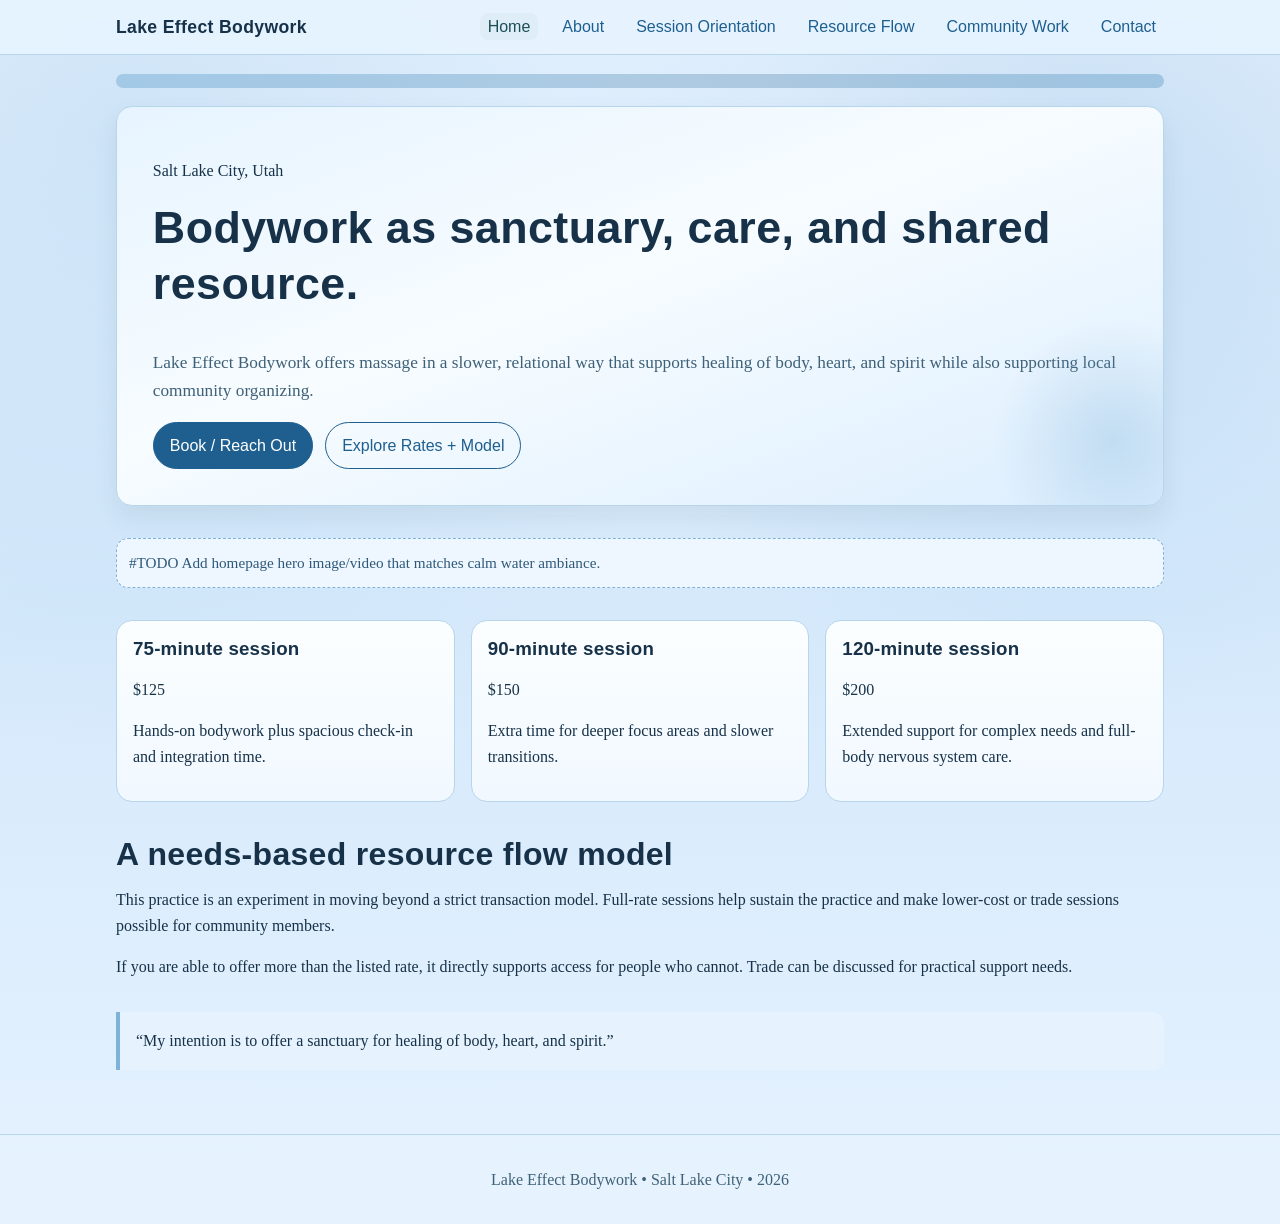
==== index.html @ e9e3467a "Build responsive multi-page Lake Effect Bodywork site" ====
<!doctype html>
<html lang="en">
  <head>
    <meta charset="UTF-8" />
    <meta name="viewport" content="width=device-width, initial-scale=1.0" />
    <title>Lake Effect Bodywork | Salt Lake City</title>
    <meta
      name="description"
      content="Lake Effect Bodywork in Salt Lake City offers massage and bodywork rooted in care, transparency, and community support."
    />
    <link rel="stylesheet" href="styles.css" />
  </head>
  <body>
    <header class="site-header">
      <div class="nav-wrap">
        <a class="brand" href="index.html">Lake Effect Bodywork</a>
        <button class="menu-toggle" aria-expanded="false" aria-label="Open menu">
          Menu
        </button>
        <nav class="main-nav" aria-label="Main navigation">
          <ul>
            <li><a href="index.html" aria-current="page">Home</a></li>
            <li><a href="about.html">About</a></li>
            <li><a href="sessions.html">Session Orientation</a></li>
            <li><a href="resource-flow.html">Resource Flow</a></li>
            <li><a href="community.html">Community Work</a></li>
            <li><a href="contact.html">Contact</a></li>
          </ul>
        </nav>
      </div>
    </header>

    <main class="container">
      <section class="hero">
        <p>Salt Lake City, Utah</p>
        <h1>Bodywork as sanctuary, care, and shared resource.</h1>
        <p class="lead">
          Lake Effect Bodywork offers massage in a slower, relational way that supports healing
          of body, heart, and spirit while also supporting local community organizing.
        </p>
        <div class="button-row">
          <a class="btn primary" href="contact.html">Book / Reach Out</a>
          <a class="btn secondary" href="resource-flow.html">Explore Rates + Model</a>
        </div>
      </section>

      <section class="section">
        <p class="todo">#TODO Add homepage hero image/video that matches calm water ambiance.</p>
      </section>

      <section class="section grid">
        <article class="card">
          <h3>75-minute session</h3>
          <p>$125</p>
          <p>Hands-on bodywork plus spacious check-in and integration time.</p>
        </article>
        <article class="card">
          <h3>90-minute session</h3>
          <p>$150</p>
          <p>Extra time for deeper focus areas and slower transitions.</p>
        </article>
        <article class="card">
          <h3>120-minute session</h3>
          <p>$200</p>
          <p>Extended support for complex needs and full-body nervous system care.</p>
        </article>
      </section>

      <section class="section stack">
        <h2>A needs-based resource flow model</h2>
        <p>
          This practice is an experiment in moving beyond a strict transaction model. Full-rate
          sessions help sustain the practice and make lower-cost or trade sessions possible for
          community members.
        </p>
        <p>
          If you are able to offer more than the listed rate, it directly supports access for
          people who cannot. Trade can be discussed for practical support needs.
        </p>
      </section>

      <section class="section quote">
        “My intention is to offer a sanctuary for healing of body, heart, and spirit.”
      </section>
    </main>

    <footer class="site-footer">
      <p>Lake Effect Bodywork • Salt Lake City • <span id="year"></span></p>
    </footer>

    <script src="script.js"></script>
  </body>
</html>
---- styles.css ----
:root {
  --bg: #dceefe;
  --surface: #f7fcff;
  --surface-soft: #dfedf8;
  --text: #173248;
  --muted: #3f6178;
  --accent: #1e5f8f;
  --accent-soft: #7db2d9;
  --border: #b8d6eb;
  --sand: #e6f3ff;
  --max-width: 1080px;
  --radius: 16px;
  --shadow: 0 12px 24px rgba(26, 66, 72, 0.08);
}

* {
  box-sizing: border-box;
}

html,
body {
  margin: 0;
  padding: 0;
}

body {
  font-family: "Lora", "Georgia", serif;
  background-color: var(--bg);
  background-image: radial-gradient(circle at 10% 10%, rgba(151, 194, 228, 0.28) 0%, rgba(151, 194, 228, 0) 40%),
    radial-gradient(circle at 85% 15%, rgba(95, 154, 205, 0.2) 0%, rgba(95, 154, 205, 0) 35%),
    linear-gradient(180deg, #e7f3ff 0%, #d5e9fb 50%, #e5f2ff 100%);
  color: var(--text);
  line-height: 1.6;
}

a {
  color: var(--accent);
  text-decoration: none;
}

a:hover {
  text-decoration: underline;
}

.site-header {
  position: sticky;
  top: 0;
  z-index: 10;
  background: rgba(230, 243, 255, 0.92);
  backdrop-filter: blur(8px);
  border-bottom: 1px solid var(--border);
}

.nav-wrap {
  max-width: var(--max-width);
  margin: 0 auto;
  padding: 0.8rem 1rem;
  display: flex;
  justify-content: space-between;
  align-items: center;
  gap: 0.8rem;
}

.brand {
  font-size: 1.1rem;
  font-family: "Avenir Next", "Segoe UI", sans-serif;
  font-weight: 650;
  letter-spacing: 0.02em;
  color: var(--text);
}

.menu-toggle {
  border: 1px solid var(--border);
  background: var(--surface);
  border-radius: 10px;
  color: var(--text);
  padding: 0.5rem 0.8rem;
  font-size: 0.9rem;
  display: none;
}

.main-nav ul {
  list-style: none;
  display: flex;
  gap: 1rem;
  margin: 0;
  padding: 0;
}

.main-nav a {
  font-family: "Avenir Next", "Segoe UI", sans-serif;
  padding: 0.3rem 0.5rem;
  border-radius: 8px;
}

.main-nav a[aria-current="page"] {
  background: var(--surface-soft);
  color: #1c4f55;
}

.container {
  max-width: var(--max-width);
  margin: 0 auto;
  padding: 1.2rem 1rem 2rem;
  position: relative;
}

.container::before {
  content: "";
  display: block;
  width: 100%;
  height: 14px;
  margin-bottom: 1.1rem;
  border-radius: 999px;
  background: linear-gradient(
      90deg,
      rgba(125, 178, 217, 0.55) 0%,
      rgba(30, 95, 143, 0.25) 28%,
      rgba(125, 178, 217, 0.6) 52%,
      rgba(30, 95, 143, 0.25) 75%,
      rgba(125, 178, 217, 0.55) 100%
    )
    0 0 / 220% 100%;
  animation: waveShift 11s ease-in-out infinite;
}

.hero {
  background: linear-gradient(160deg, #e7f4ff 0%, #f7fcff 45%, #dceefe 100%);
  border: 1px solid var(--border);
  border-radius: var(--radius);
  padding: clamp(1.6rem, 2.8vw, 3rem);
  box-shadow: var(--shadow);
  position: relative;
  overflow: hidden;
}

.hero::after {
  content: "";
  position: absolute;
  right: -80px;
  bottom: -65px;
  width: 260px;
  height: 260px;
  border-radius: 50%;
  background: radial-gradient(circle, rgba(125, 178, 217, 0.32) 0%, rgba(125, 178, 217, 0) 65%);
  pointer-events: none;
}

h1,
h2,
h3 {
  font-family: "Avenir Next", "Segoe UI", sans-serif;
  letter-spacing: 0.01em;
  line-height: 1.25;
  margin-top: 0;
}

h1 {
  font-size: clamp(1.7rem, 5vw, 2.8rem);
}

h2 {
  font-size: clamp(1.3rem, 3vw, 2rem);
  margin-bottom: 0.8rem;
}

.lead {
  font-size: 1.08rem;
  color: var(--muted);
}

.button-row {
  display: flex;
  flex-wrap: wrap;
  gap: 0.75rem;
  margin-top: 1rem;
}

.btn {
  font-family: "Avenir Next", "Segoe UI", sans-serif;
  display: inline-block;
  position: relative;
  overflow: hidden;
  border-radius: 999px;
  padding: 0.62rem 1rem;
  border: 1px solid var(--accent);
  transition: transform 180ms ease, box-shadow 220ms ease;
}

.btn::after {
  content: "";
  position: absolute;
  top: 50%;
  left: 50%;
  width: 10px;
  height: 10px;
  border-radius: 50%;
  background: rgba(255, 255, 255, 0.35);
  transform: translate(-50%, -50%) scale(0);
  opacity: 0;
  pointer-events: none;
}

.btn:hover,
.btn:focus-visible {
  transform: translateY(-1px);
  box-shadow: 0 8px 16px rgba(22, 70, 106, 0.16);
}

.btn:hover::after,
.btn:focus-visible::after {
  animation: ripplePulse 700ms ease-out;
}

.btn.primary {
  background: var(--accent);
  color: #fff;
}

.btn.secondary {
  background: transparent;
}

.section {
  margin-top: 2rem;
}

.grid {
  display: grid;
  grid-template-columns: repeat(12, 1fr);
  gap: 1rem;
}

.card {
  grid-column: span 4;
  background: linear-gradient(180deg, #fbfeff 0%, #f1f8ff 100%);
  border: 1px solid var(--border);
  border-radius: var(--radius);
  padding: 1rem;
}

.card h3 {
  margin-bottom: 0.2rem;
}

.quote {
  padding: 1rem;
  border-left: 4px solid var(--accent-soft);
  background: var(--sand);
  border-radius: 0 12px 12px 0;
}

.stack > * + * {
  margin-top: 0.8rem;
}

.todo {
  border: 1px dashed var(--accent-soft);
  border-radius: 12px;
  padding: 0.75rem;
  background: #eef7ff;
  color: #2f5878;
  font-size: 0.95rem;
}

.table-wrap {
  overflow-x: auto;
}

table {
  width: 100%;
  border-collapse: collapse;
  background: #f7fcff;
  border: 1px solid var(--border);
  border-radius: 14px;
  overflow: hidden;
}

th,
td {
  text-align: left;
  padding: 0.7rem;
  border-bottom: 1px solid #e4efef;
}

thead {
  background: #e8f3fc;
}

.list-clean {
  margin: 0;
  padding-left: 1.1rem;
}

.form-grid {
  display: grid;
  grid-template-columns: repeat(2, minmax(0, 1fr));
  gap: 0.9rem;
}

.field {
  display: flex;
  flex-direction: column;
  gap: 0.35rem;
}

.field.full {
  grid-column: span 2;
}

label {
  font-family: "Avenir Next", "Segoe UI", sans-serif;
  font-size: 0.94rem;
  color: var(--muted);
}

input,
select,
textarea {
  width: 100%;
  font: inherit;
  color: var(--text);
  border: 1px solid var(--border);
  background: #fcfeff;
  border-radius: 10px;
  padding: 0.62rem 0.72rem;
}

input:focus,
select:focus,
textarea:focus {
  outline: 2px solid rgba(30, 95, 143, 0.2);
  border-color: var(--accent);
}

textarea {
  min-height: 130px;
  resize: vertical;
}

.form-note {
  margin-top: 0.7rem;
  color: var(--muted);
  font-size: 0.95rem;
}

.success-banner {
  background: linear-gradient(180deg, #e7f7ff 0%, #dbf1ff 100%);
  border-color: #8bb9d9;
  color: #184462;
  font-family: "Avenir Next", "Segoe UI", sans-serif;
}

.site-footer {
  margin-top: 2rem;
  border-top: 1px solid var(--border);
  padding: 1rem;
  text-align: center;
  color: var(--muted);
  background: rgba(231, 244, 255, 0.7);
}

@keyframes waveShift {
  0% {
    background-position: 0% 0%;
  }
  50% {
    background-position: 100% 0%;
  }
  100% {
    background-position: 0% 0%;
  }
}

@keyframes ripplePulse {
  0% {
    transform: translate(-50%, -50%) scale(0);
    opacity: 0.5;
  }
  100% {
    transform: translate(-50%, -50%) scale(18);
    opacity: 0;
  }
}

@media (prefers-color-scheme: dark) {
  :root {
    --bg: #081a2a;
    --surface: #11283b;
    --surface-soft: #1a3850;
    --text: #d8e8f5;
    --muted: #a6bfd3;
    --accent: #6bb2e6;
    --accent-soft: #4f94c5;
    --border: #2b4e67;
    --sand: #163046;
    --shadow: 0 12px 24px rgba(0, 0, 0, 0.28);
  }

  body {
    background-image: radial-gradient(circle at 12% 8%, rgba(58, 107, 148, 0.34) 0%, rgba(58, 107, 148, 0) 43%),
      radial-gradient(circle at 84% 15%, rgba(40, 84, 120, 0.35) 0%, rgba(40, 84, 120, 0) 37%),
      linear-gradient(180deg, #092034 0%, #081a2a 48%, #0d2438 100%);
  }

  .site-header {
    background: rgba(10, 30, 46, 0.88);
  }

  .hero {
    background: linear-gradient(155deg, #18374e 0%, #122d42 50%, #0f2538 100%);
  }

  .card {
    background: linear-gradient(180deg, #17344b 0%, #112a3f 100%);
  }

  .todo {
    background: #17344b;
    color: #b8d3e8;
  }

  table {
    background: #112a3f;
  }

  thead {
    background: #1c3e57;
  }

  input,
  select,
  textarea {
    background: #0f2538;
    color: var(--text);
  }

  .site-footer {
    background: rgba(11, 34, 52, 0.8);
  }

  .success-banner {
    background: linear-gradient(180deg, #1d4663 0%, #173c56 100%);
    border-color: #376789;
    color: #d9edfb;
  }
}

@media (prefers-reduced-motion: reduce) {
  .container::before {
    animation: none;
  }

  .btn:hover,
  .btn:focus-visible {
    transform: none;
    box-shadow: none;
  }

  .btn:hover::after,
  .btn:focus-visible::after {
    animation: none;
  }
}

@media (max-width: 880px) {
  .card {
    grid-column: span 6;
  }
}

@media (max-width: 700px) {
  .menu-toggle {
    display: inline-block;
  }

  .main-nav {
    display: none;
    width: 100%;
  }

  .main-nav.open {
    display: block;
  }

  .nav-wrap {
    flex-wrap: wrap;
  }

  .main-nav ul {
    flex-direction: column;
    gap: 0.4rem;
    padding-top: 0.3rem;
  }

  .card {
    grid-column: span 12;
  }

  .form-grid {
    grid-template-columns: 1fr;
  }

  .field.full {
    grid-column: span 1;
  }
}
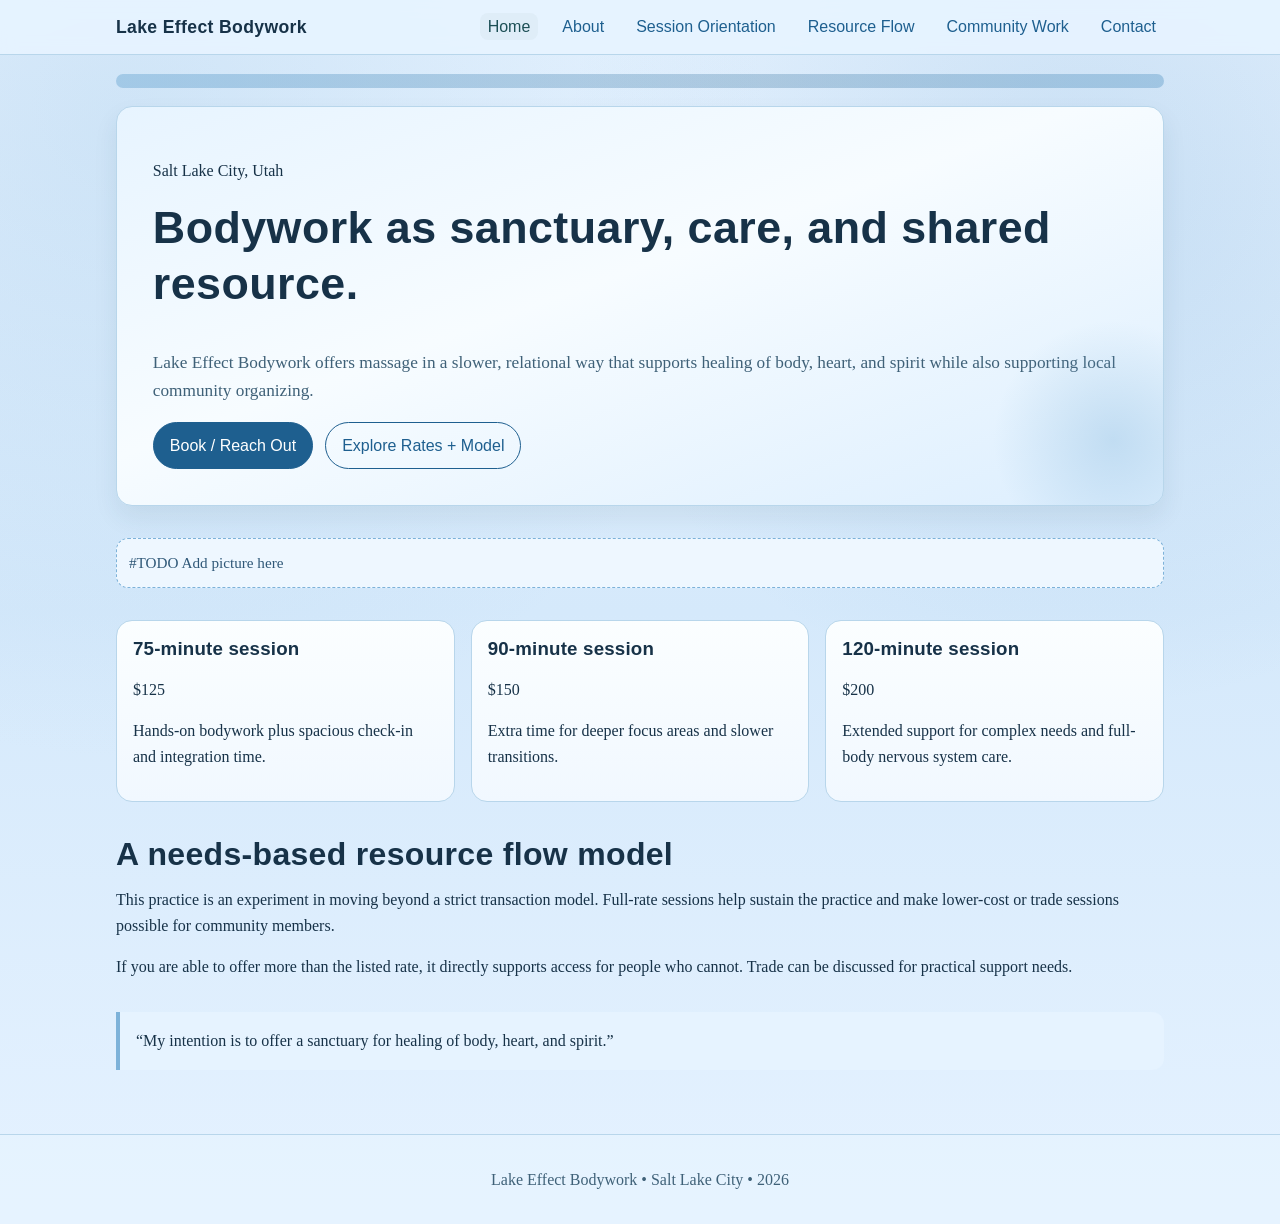
==== commit d25fd857: "changed copy" ====
--- a/index.html
+++ b/index.html
@@ -45,7 +45,7 @@
       </section>
 
       <section class="section">
-        <p class="todo">#TODO Add homepage hero image/video that matches calm water ambiance.</p>
+        <p class="todo">#TODO Add picture here</p>
       </section>
 
       <section class="section grid">
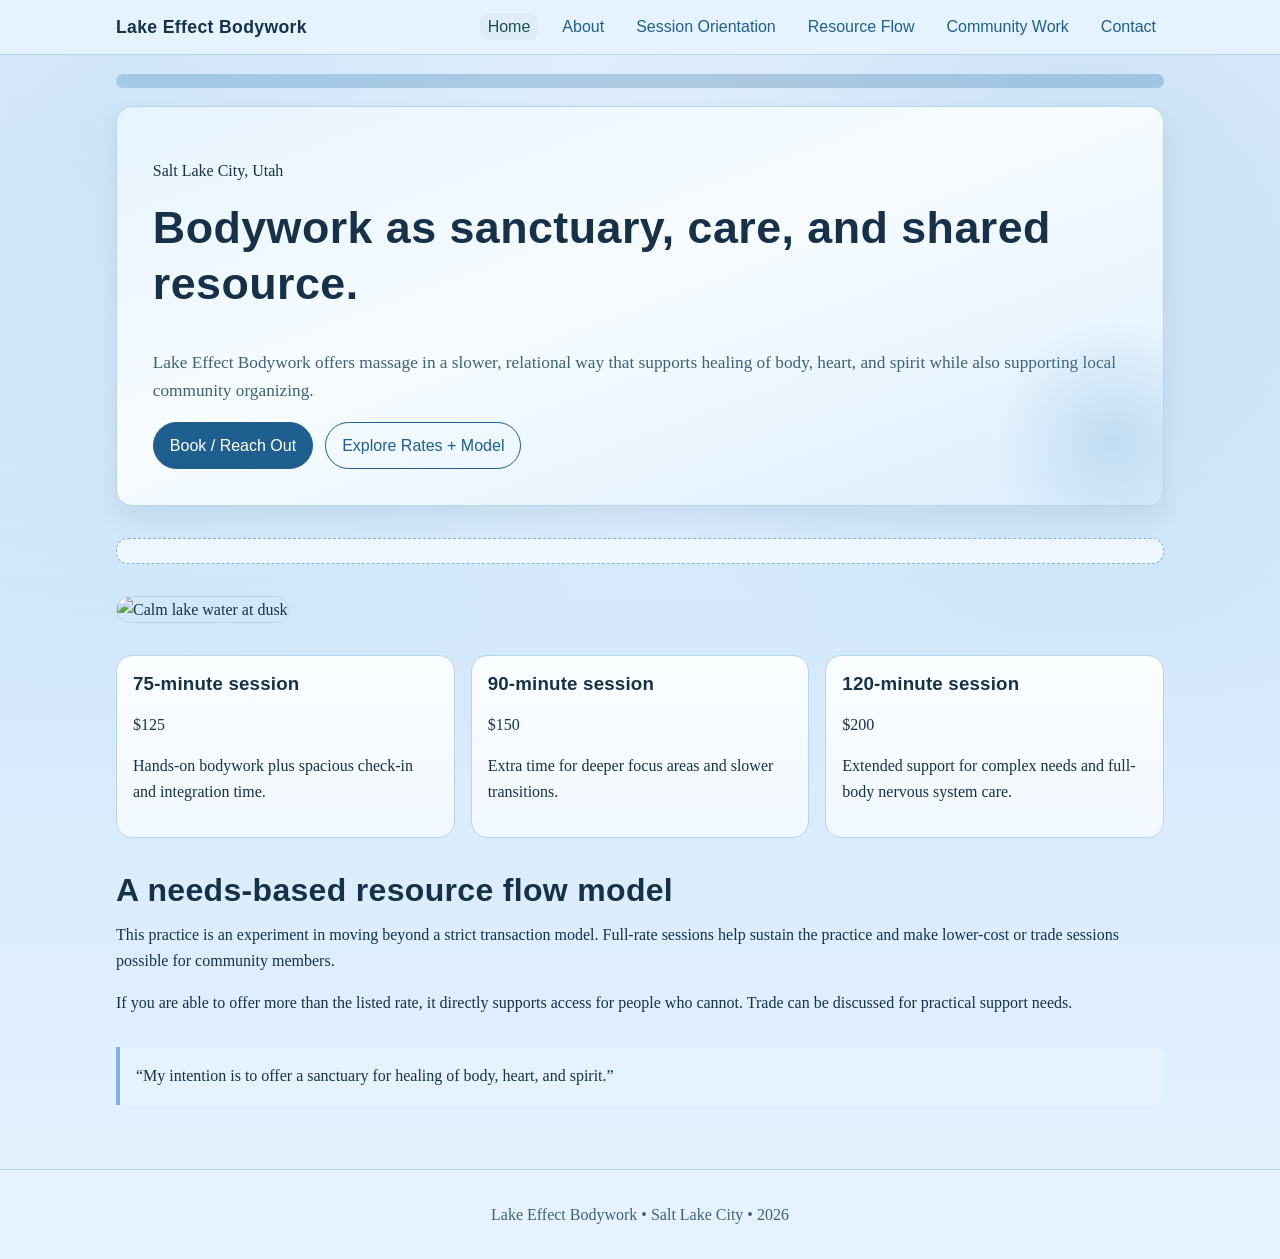
==== commit ff50199d: "added home hero photo" ====
--- a/index.html
+++ b/index.html
@@ -45,7 +45,13 @@
       </section>
 
       <section class="section">
-        <p class="todo">#TODO Add picture here</p>
+        <p class="todo"><section class="section">
+          <img
+            src="assets/images/home-hero.jpg"
+            alt="Calm lake water at dusk"
+            style="width: 100%; border-radius: 16px; border: 1px solid var(--border);"
+          />
+        </section></p>
       </section>
 
       <section class="section grid">
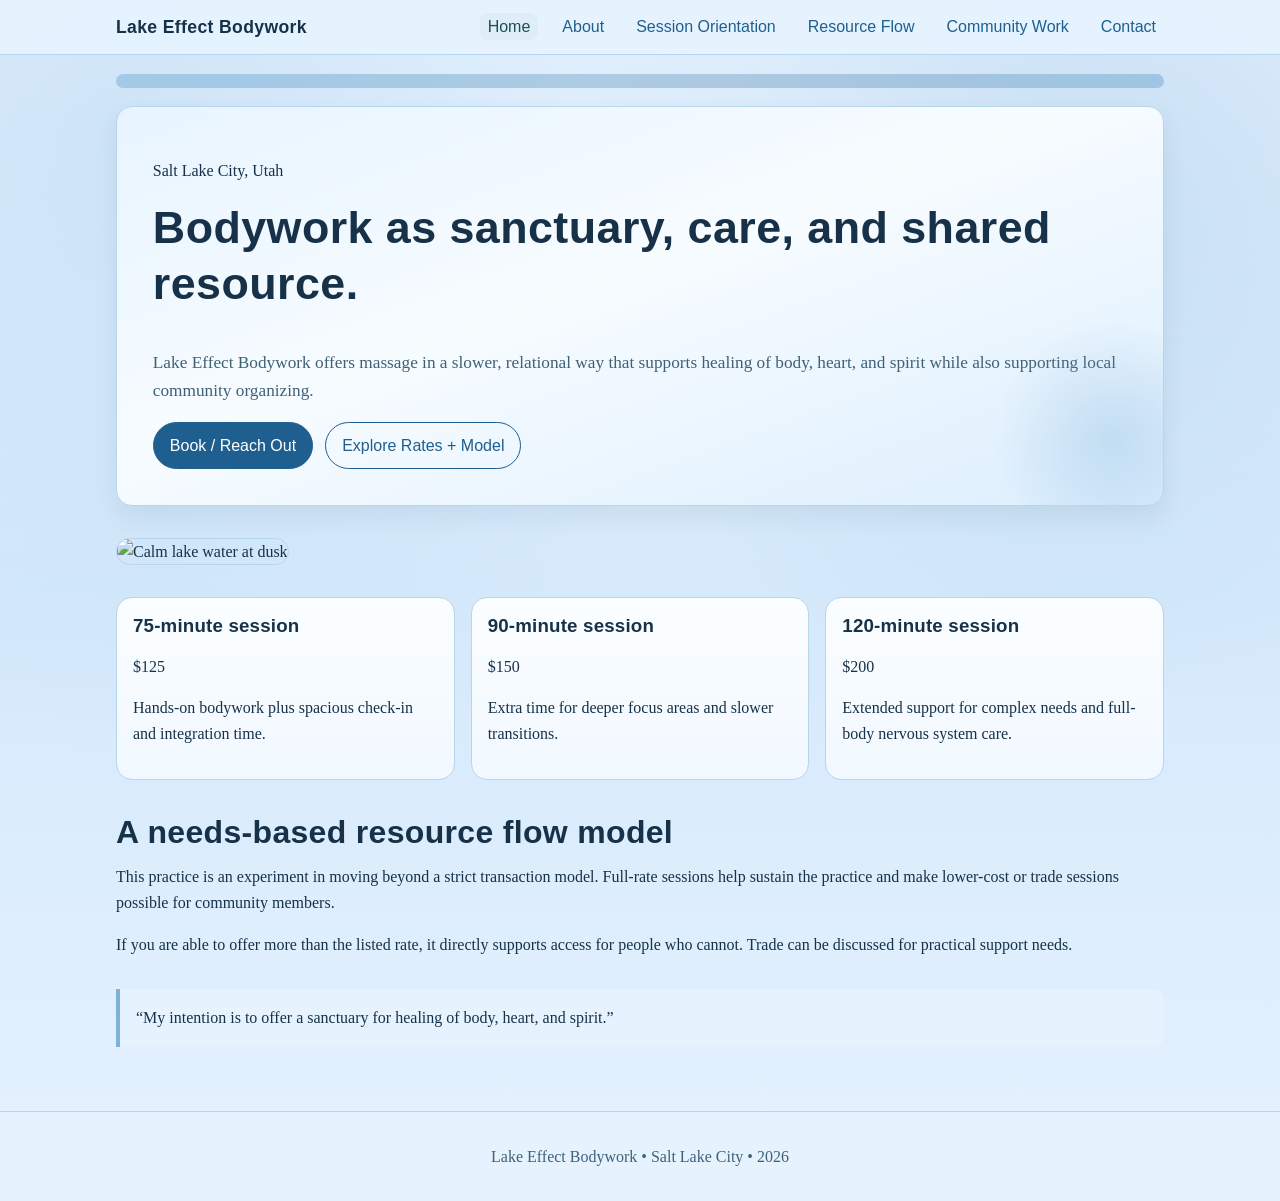
==== commit af01b733: "fix photo/add email collection" ====
--- a/index.html
+++ b/index.html
@@ -45,13 +45,11 @@
       </section>
 
       <section class="section">
-        <p class="todo"><section class="section">
-          <img
-            src="assets/images/home-hero.jpg"
-            alt="Calm lake water at dusk"
-            style="width: 100%; border-radius: 16px; border: 1px solid var(--border);"
-          />
-        </section></p>
+        <img
+          src="assets/images/home-hero.jpg"
+          alt="Calm lake water at dusk"
+          style="width: 100%; border-radius: 16px; border: 1px solid var(--border);"
+        />
       </section>
 
       <section class="section grid">
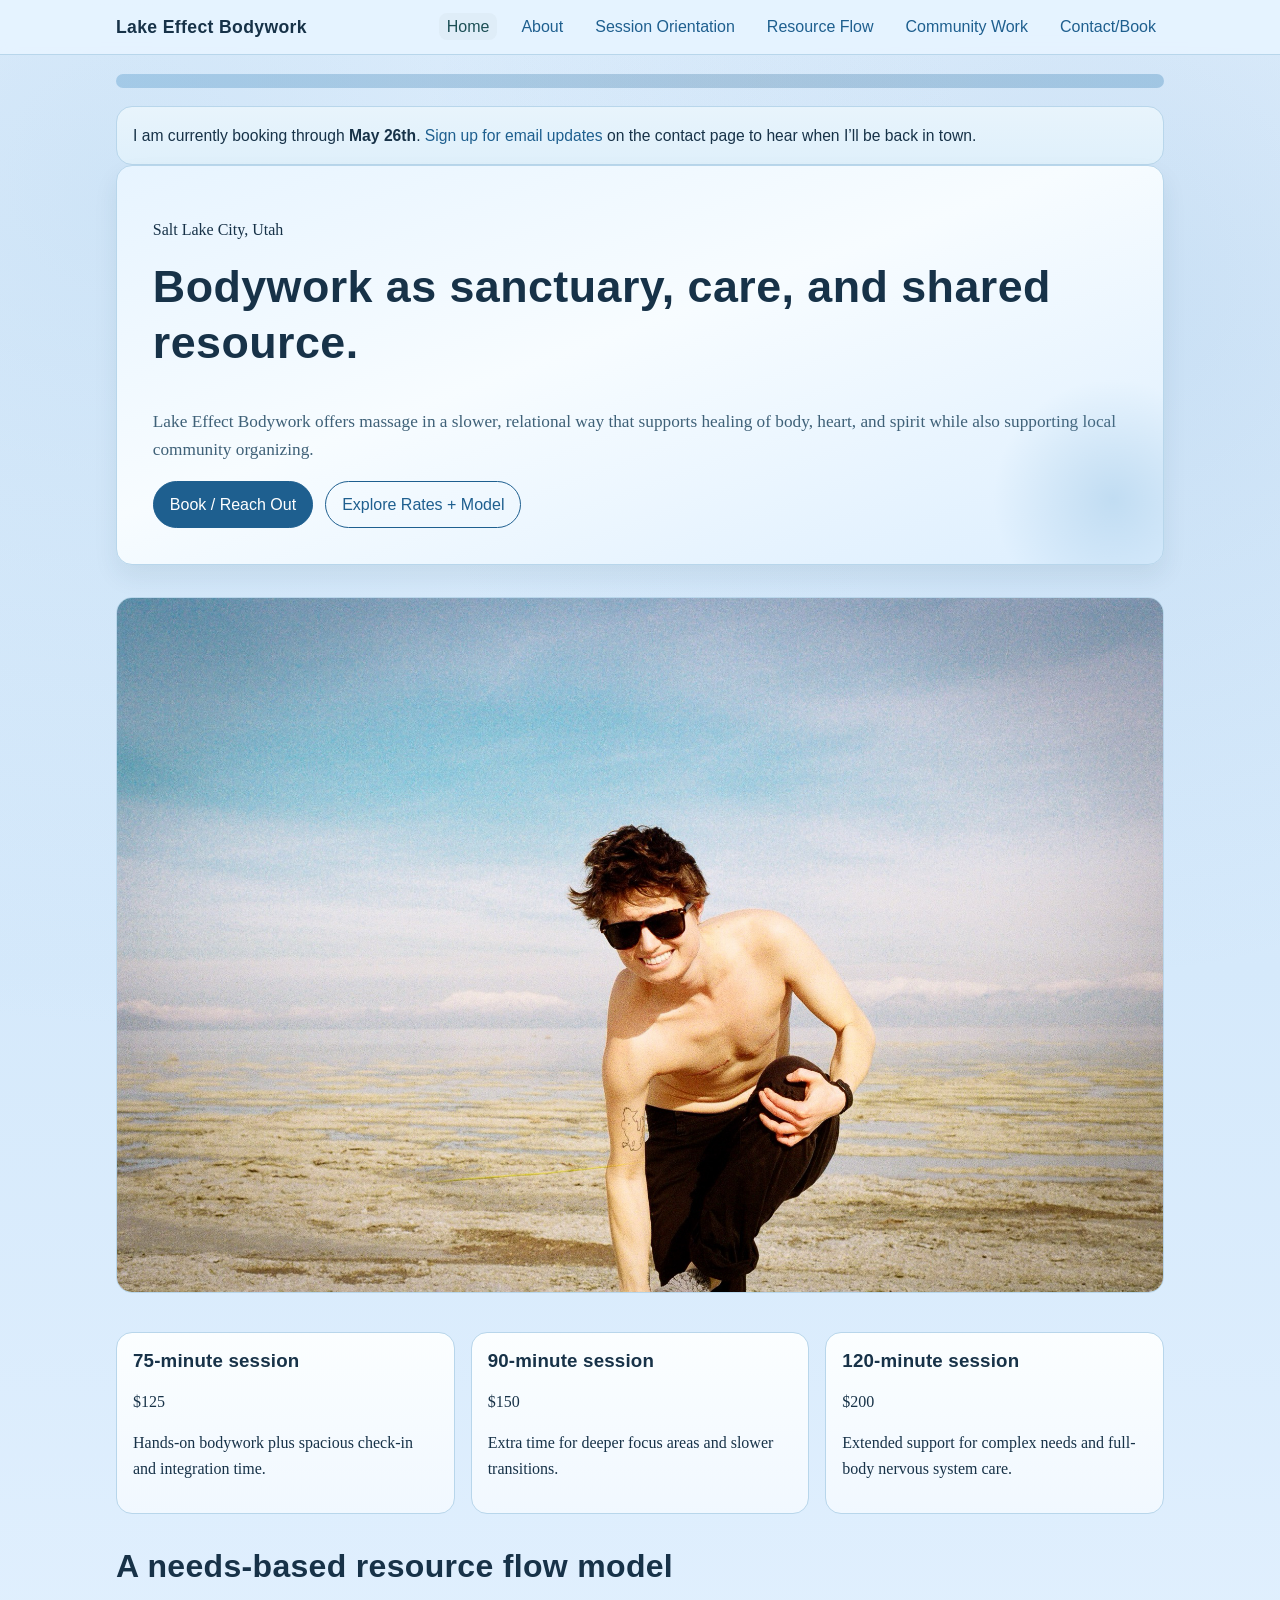
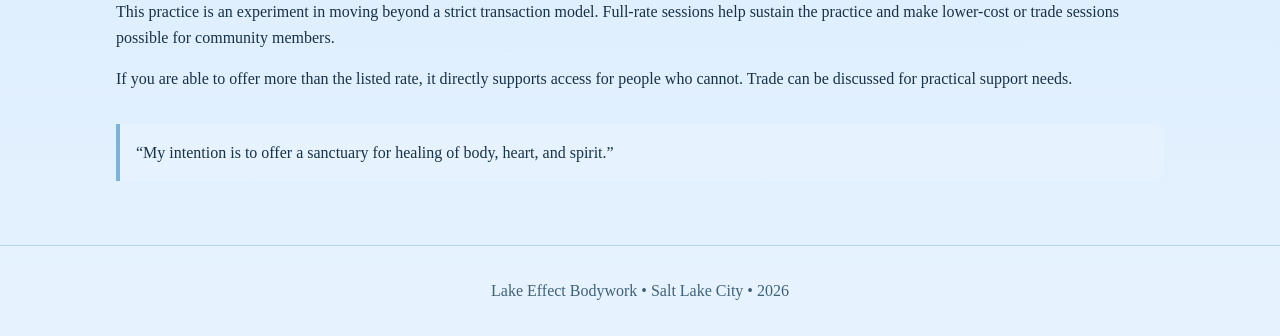
==== commit 106643c4: "change contact page" ====
--- a/index.html
+++ b/index.html
@@ -24,13 +24,21 @@
             <li><a href="sessions.html">Session Orientation</a></li>
             <li><a href="resource-flow.html">Resource Flow</a></li>
             <li><a href="community.html">Community Work</a></li>
-            <li><a href="contact.html">Contact</a></li>
+            <li><a href="contact.html">Contact/Book</a></li>
           </ul>
         </nav>
       </div>
     </header>
 
     <main class="container">
+      <section class="section schedule-notice card" role="status">
+        <p>
+          I am currently booking through <strong>May 26th</strong>.
+          <a href="contact.html#email-updates">Sign up for email updates</a> on the contact page to
+          hear when I’ll be back in town.
+        </p>
+      </section>
+
       <section class="hero">
         <p>Salt Lake City, Utah</p>
         <h1>Bodywork as sanctuary, care, and shared resource.</h1>
@@ -39,7 +47,7 @@
           of body, heart, and spirit while also supporting local community organizing.
         </p>
         <div class="button-row">
-          <a class="btn primary" href="contact.html">Book / Reach Out</a>
+          <a class="btn primary" href="contact.html#booking">Book / Reach Out</a>
           <a class="btn secondary" href="resource-flow.html">Explore Rates + Model</a>
         </div>
       </section>
@@ -53,25 +61,25 @@
       </section>
 
       <section class="section grid">
-        <article class="card">
+        <a href="contact.html#booking" class="card card-link">
           <h3>75-minute session</h3>
           <p>$125</p>
           <p>Hands-on bodywork plus spacious check-in and integration time.</p>
-        </article>
-        <article class="card">
+        </a>
+        <a href="contact.html#booking" class="card card-link">
           <h3>90-minute session</h3>
           <p>$150</p>
           <p>Extra time for deeper focus areas and slower transitions.</p>
-        </article>
-        <article class="card">
+        </a>
+        <a href="contact.html#booking" class="card card-link">
           <h3>120-minute session</h3>
           <p>$200</p>
           <p>Extended support for complex needs and full-body nervous system care.</p>
-        </article>
+        </a>
       </section>
 
       <section class="section stack">
-        <h2>A needs-based resource flow model</h2>
+        <h2><a href="resource-flow.html">A needs-based resource flow model</a></h2>
         <p>
           This practice is an experiment in moving beyond a strict transaction model. Full-rate
           sessions help sustain the practice and make lower-cost or trade sessions possible for
--- a/styles.css
+++ b/styles.css
@@ -239,6 +239,41 @@
   padding: 1rem;
 }
 
+a.card-link {
+  display: block;
+  color: inherit;
+  text-decoration: none;
+  transition: border-color 180ms ease, box-shadow 220ms ease;
+}
+
+a.card-link:hover,
+a.card-link:focus-visible {
+  border-color: var(--accent);
+  box-shadow: var(--shadow);
+}
+
+.schedule-notice {
+  margin-top: 0;
+  background: linear-gradient(180deg, #e8f4fc 0%, #dff0fb 100%);
+  font-family: "Avenir Next", "Segoe UI", sans-serif;
+  font-size: 0.98rem;
+}
+
+.schedule-notice p {
+  margin: 0;
+}
+
+.section.stack h2 a {
+  color: inherit;
+  text-decoration: none;
+}
+
+.section.stack h2 a:hover,
+.section.stack h2 a:focus-visible {
+  color: var(--accent);
+  text-decoration: underline;
+}
+
 .card h3 {
   margin-bottom: 0.2rem;
 }
@@ -444,6 +479,10 @@
     border-color: #376789;
     color: #d9edfb;
   }
+
+  .schedule-notice {
+    background: linear-gradient(180deg, #1a3a52 0%, #153246 100%);
+  }
 }
 
 @media (prefers-reduced-motion: reduce) {
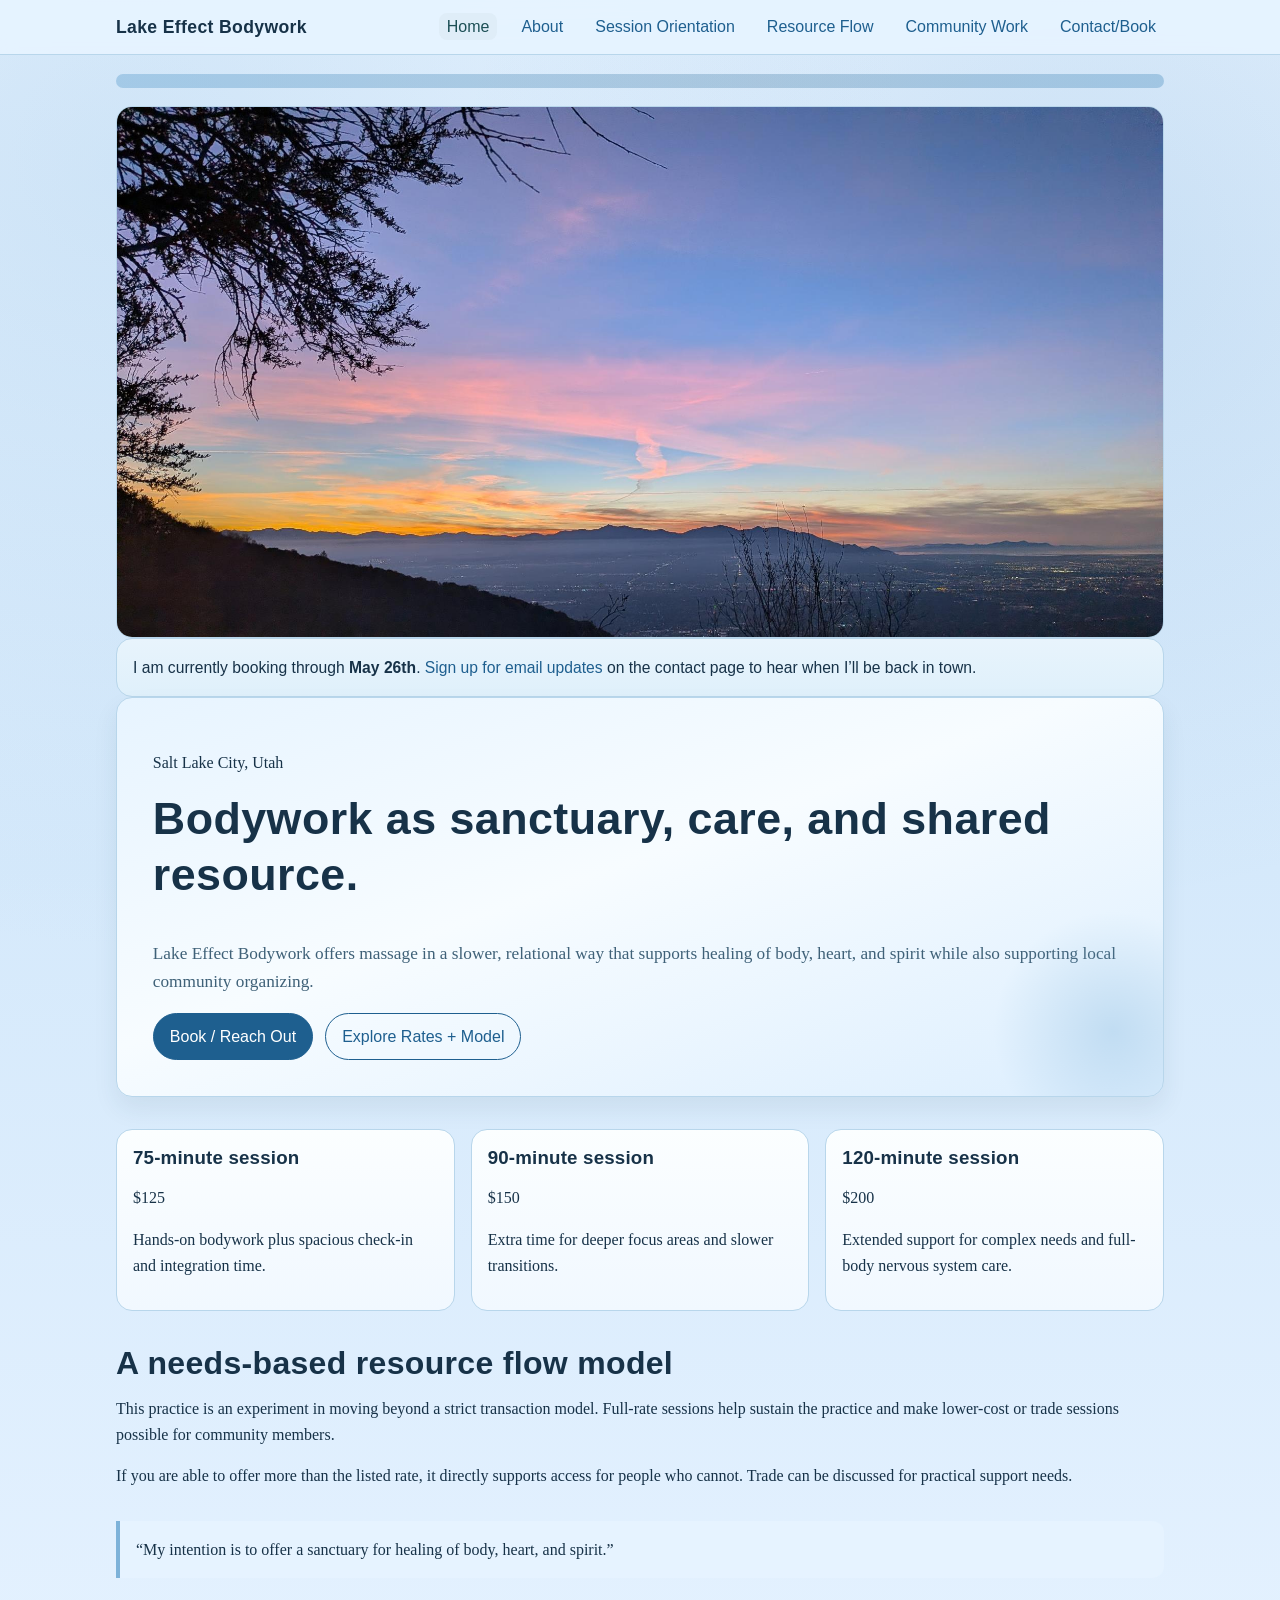
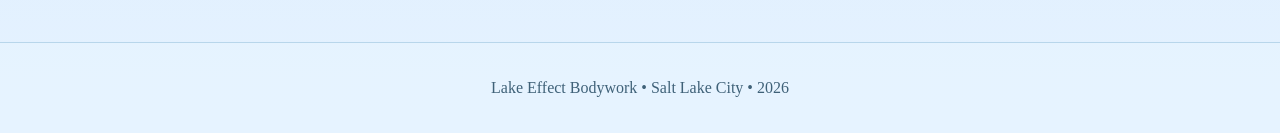
==== commit 3d665f60: "Add sunset hero on home; move lake photo to About page Made-with: Cursor" ====
--- a/index.html
+++ b/index.html
@@ -8,6 +8,7 @@
       name="description"
       content="Lake Effect Bodywork in Salt Lake City offers massage and bodywork rooted in care, transparency, and community support."
     />
+    <link rel="canonical" href="https://lakeeffectbody.work/" />
     <link rel="stylesheet" href="styles.css" />
   </head>
   <body>
@@ -31,6 +32,14 @@
     </header>
 
     <main class="container">
+      <section class="section section-hero-image">
+        <img
+          src="assets/images/sunset.jpg"
+          alt="Sunset sky over water"
+          class="hero-photo"
+        />
+      </section>
+
       <section class="section schedule-notice card" role="status">
         <p>
           I am currently booking through <strong>May 26th</strong>.
@@ -50,14 +59,6 @@
           <a class="btn primary" href="contact.html#booking">Book / Reach Out</a>
           <a class="btn secondary" href="resource-flow.html">Explore Rates + Model</a>
         </div>
-      </section>
-
-      <section class="section">
-        <img
-          src="assets/images/home-hero.jpg"
-          alt="Calm lake water at dusk"
-          style="width: 100%; border-radius: 16px; border: 1px solid var(--border);"
-        />
       </section>
 
       <section class="section grid">
--- a/styles.css
+++ b/styles.css
@@ -225,6 +225,17 @@
   margin-top: 2rem;
 }
 
+.section-hero-image {
+  margin-top: 0;
+}
+
+.hero-photo {
+  width: 100%;
+  border-radius: var(--radius);
+  border: 1px solid var(--border);
+  display: block;
+}
+
 .grid {
   display: grid;
   grid-template-columns: repeat(12, 1fr);
